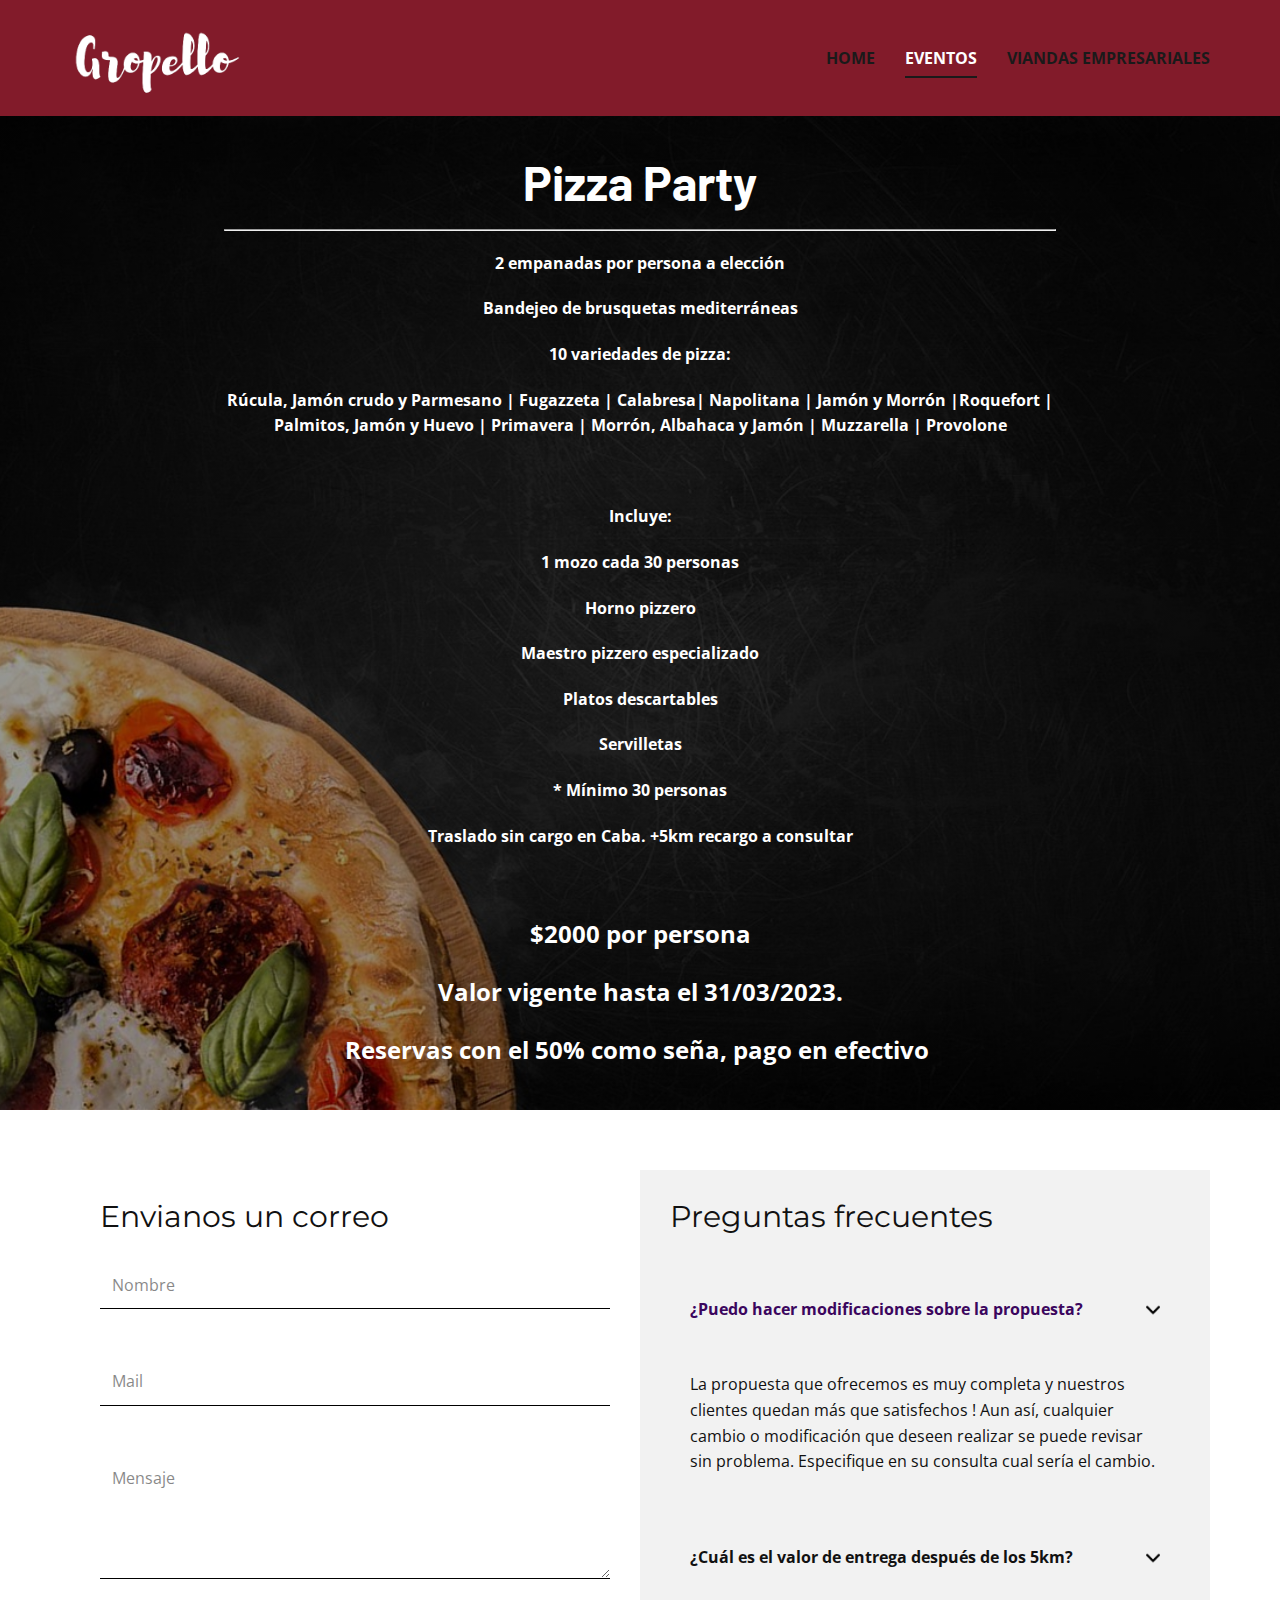
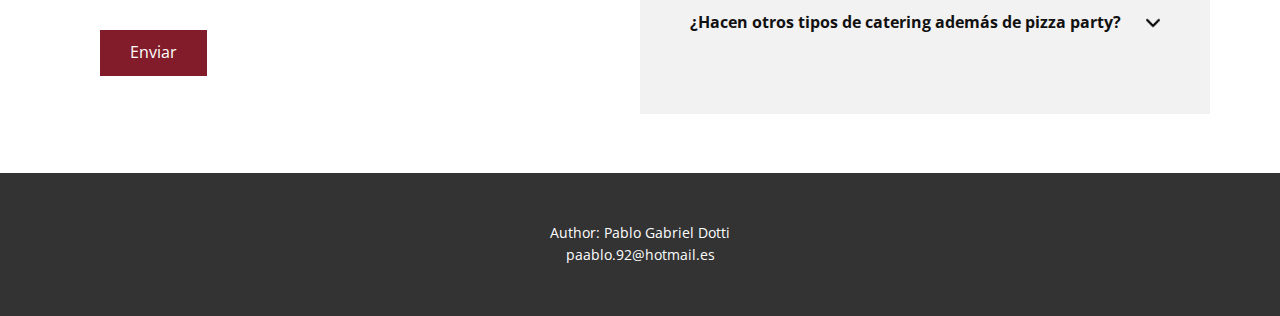
==== eventos.html @ 80b6ad28 "intento 2" ====
<!DOCTYPE html>
<html style="font-size: 16px;" lang="es"><head>
    <meta name="viewport" content="width=device-width, initial-scale=1.0">
    <meta charset="utf-8">
    <meta name="keywords" content="Envianos un correo, Preguntas frecuentes">
    <meta name="description" content="">
    <title>eventos</title>
    <link rel="icon" href="/images/Gropello (2).png" type="image/x-icon">
    <link rel="stylesheet" href="nicepage.css" media="screen">
<link rel="stylesheet" href="eventos.css" media="screen">
    <script class="u-script" type="text/javascript" src="jquery.js" "="" defer=""></script>
    <script class="u-script" type="text/javascript" src="nicepage.js" "="" defer=""></script>
    <meta name="generator" content="Nicepage 4.15.8, nicepage.com">
    <link id="u-theme-google-font" rel="stylesheet" href="https://fonts.googleapis.com/css?family=Open+Sans:300,300i,400,400i,500,500i,600,600i,700,700i,800,800i|Barlow:100,100i,200,200i,300,300i,400,400i,500,500i,600,600i,700,700i,800,800i,900,900i">
    <link id="u-page-google-font" rel="stylesheet" href="https://fonts.googleapis.com/css?family=Montserrat:100,100i,200,200i,300,300i,400,400i,500,500i,600,600i,700,700i,800,800i,900,900i">
    
    
    
    <script type="application/ld+json">{
		"@context": "http://schema.org",
		"@type": "Organization",
		"name": "",
		"logo": "images/Gropello__1_-removebg-preview.png"
}</script>
    <meta name="theme-color" content="#29b7dd">
    <meta property="og:title" content="eventos">
    <meta property="og:type" content="website">
  </head>
  <body class="u-body u-xl-mode" data-lang="es"><header class="u-clearfix u-custom-color-1 u-header u-header" id="sec-2485"><div class="u-clearfix u-sheet u-sheet-1">
        <a href="index.html" class="u-image u-logo u-image-1" data-image-width="420" data-image-height="594">
          <img src="images/Gropello__1_-removebg-preview.png" class="u-logo-image u-logo-image-1" data-lang-en="">
        </a>
        <nav class="u-menu u-menu-dropdown u-offcanvas u-menu-1" data-responsive-from="MD">
          <div class="menu-collapse" style="font-size: 1rem; letter-spacing: 0px; font-weight: 700; text-transform: uppercase;">
            <a class="u-button-style u-custom-active-border-color u-custom-active-color u-custom-border u-custom-border-color u-custom-borders u-custom-hover-border-color u-custom-hover-color u-custom-left-right-menu-spacing u-custom-padding-bottom u-custom-text-active-color u-custom-text-color u-custom-text-hover-color u-custom-top-bottom-menu-spacing u-nav-link u-text-active-palette-1-base u-text-hover-palette-2-base u-text-white" href="#" data-lang-en="{&quot;content&quot;:&quot;<svg class=\&quot;u-svg-link\&quot; viewBox=\&quot;0 0 24 24\&quot;><use xmlns:xlink=\&quot;http://www.w3.org/1999/xlink\&quot; xlink:href=\&quot;#menu-hamburger\&quot;></use></svg><svg class=\&quot;u-svg-content\&quot; version=\&quot;1.1\&quot; id=\&quot;menu-hamburger\&quot; viewBox=\&quot;0 0 16 16\&quot; x=\&quot;0px\&quot; y=\&quot;0px\&quot; xmlns:xlink=\&quot;http://www.w3.org/1999/xlink\&quot; xmlns=\&quot;http://www.w3.org/2000/svg\&quot;>    <g>        <rect y=\&quot;1\&quot; width=\&quot;16\&quot; height=\&quot;2\&quot;></rect>        <rect y=\&quot;7\&quot; width=\&quot;16\&quot; height=\&quot;2\&quot;></rect>        <rect y=\&quot;13\&quot; width=\&quot;16\&quot; height=\&quot;2\&quot;></rect>    </g></svg>&quot;,&quot;href&quot;:&quot;#&quot;}" style="padding: 4px 18px; font-size: calc(1em + 8px);">
              <svg class="u-svg-link" viewBox="0 0 24 24"><use xmlns:xlink="http://www.w3.org/1999/xlink" xlink:href="#menu-hamburger"></use></svg>
              <svg class="u-svg-content" version="1.1" id="menu-hamburger" viewBox="0 0 16 16" x="0px" y="0px" xmlns:xlink="http://www.w3.org/1999/xlink" xmlns="http://www.w3.org/2000/svg"><g><rect y="1" width="16" height="2"></rect><rect y="7" width="16" height="2"></rect><rect y="13" width="16" height="2"></rect>
</g></svg>
            </a>
          </div>
          <div class="u-custom-menu u-nav-container" wfd-invisible="true">
            <ul class="u-nav u-spacing-30 u-unstyled u-nav-1"><li class="u-nav-item"><a class="u-border-2 u-border-active-grey-90 u-border-hover-grey-50 u-border-no-left u-border-no-right u-border-no-top u-button-style u-nav-link u-text-active-white u-text-grey-90 u-text-hover-palette-5-light-1" href="index.html" style="padding: 10px 0px;">Home</a>
</li><li class="u-nav-item"><a class="u-border-2 u-border-active-grey-90 u-border-hover-grey-50 u-border-no-left u-border-no-right u-border-no-top u-button-style u-nav-link u-text-active-white u-text-grey-90 u-text-hover-palette-5-light-1" href="eventos.html" style="padding: 10px 0px;">Eventos</a>
</li><li class="u-nav-item"><a class="u-border-2 u-border-active-grey-90 u-border-hover-grey-50 u-border-no-left u-border-no-right u-border-no-top u-button-style u-nav-link u-text-active-white u-text-grey-90 u-text-hover-palette-5-light-1" href="index.html#carousel_b8c9" data-page-id="152949934" style="padding: 10px 0px;">Viandas Empresariales</a>
</li></ul>
          </div>
          <div class="u-custom-menu u-nav-container-collapse">
            <div class="u-black u-container-style u-inner-container-layout u-opacity u-opacity-95 u-sidenav">
              <div class="u-inner-container-layout u-sidenav-overflow">
                <div class="u-menu-close"></div>
                <ul class="u-align-center u-nav u-popupmenu-items u-unstyled u-nav-2"><li class="u-nav-item"><a class="u-button-style u-nav-link" href="index.html">Home</a>
</li><li class="u-nav-item"><a class="u-button-style u-nav-link" href="eventos.html">Eventos</a>
</li><li class="u-nav-item"><a class="u-button-style u-nav-link" href="index.html#carousel_b8c9" data-page-id="152949934">Viandas Empresariales</a>
</li></ul>
              </div>
            </div>
            <div class="u-black u-menu-overlay u-opacity u-opacity-70" wfd-invisible="true"></div>
          </div>
        </nav>
      </div></header>
    <section class="u-clearfix u-image u-shading u-section-1" id="sec-12d5" data-image-width="1280" data-image-height="853">
      <div class="u-clearfix u-sheet u-valign-middle u-sheet-1">
        <div class="fr-view u-align-center u-clearfix u-rich-text u-text u-text-1">
          <h1 style="text-align: center;">
            <span style="font-weight: 700;">Pizza Party</span>
          </h1>
          <hr>
          <p>
            <span style="font-weight: 700;">2 empanadas por persona a elección</span>
          </p>
          <p>
            <span style="font-weight: 700;">Bandejeo de brusquetas mediterráneas</span>
          </p>
          <p>
            <span style="font-weight: 700;">10 variedades de pizza:</span>
          </p>
          <p id="isPasted">
            <span style="font-weight: 700;">Rúcula, Jamón crudo y Parmesano | Fugazzeta | Calabresa| Napolitana | Jamón y Morrón |Roquefort | Palmitos, Jamón y Huevo | Primavera | Morrón, Albahaca y Jamón | Muzzarella | Provolone</span>
          </p>
          <p>
            <span style="font-weight: 700;">
              <br>
            </span>
          </p>
          <p style="text-align: center;">
            <span style="font-weight: 700;">Incluye:</span>
          </p>
          <p id="isPasted">
            <span style="font-weight: 700;">1 mozo cada 30 personas</span>
          </p>
          <p>
            <span style="font-weight: 700;">Horno pizzero</span>
          </p>
          <p>
            <span style="font-weight: 700;">Maestro pizzero especializado</span>
          </p>
          <p>
            <span style="font-weight: 700;">Platos descartables</span>
          </p>
          <p>
            <span style="font-weight: 700;">Servilletas</span>
          </p>
          <p>
            <span style="font-weight: 700;">* Mínimo 30 personas</span>
          </p>
          <p>
            <span style="font-weight: 700;">Traslado sin cargo en Caba. +5km recargo a consultar</span>
          </p>
          <p>
            <br>
          </p>
          <p>
            <span style="font-weight: 700; font-size: 1.5rem;">$2000 por persona</span>
          </p>
          <p>
            <span style="font-weight: 700; font-size: 1.5rem;">Valor vigente hasta el 31/03/2023.</span>
          </p>
          <p>
            <span style="font-weight: 700; font-size: 1.5rem;">Reservas con el 50% como seña, pago en efectivo&nbsp;</span>
          </p>
        </div>
      </div>
    </section>
    <section class="u-align-center u-clearfix u-section-2" id="carousel_743d">
      <div class="u-clearfix u-sheet u-sheet-1">
        <div class="u-clearfix u-expanded-width u-layout-wrap u-layout-wrap-1">
          <div class="u-layout">
            <div class="u-layout-row">
              <div class="u-align-left u-container-style u-layout-cell u-size-30 u-layout-cell-1">
                <div class="u-container-layout u-container-layout-1">
                  <h2 class="u-align-left u-custom-font u-font-montserrat u-text u-text-1">Envianos un correo</h2>
                  <div class="u-expanded-width u-form u-form-1">
                    <form action="https://formsubmit.co/0306b7f0c2a75abe81e04740243472b6" method="POST" class="u-clearfix u-form-spacing-50 u-form-vertical u-inner-form" source="email" name="form" style="padding: 0px;">
                      <div class="u-form-group u-form-name u-label-none">
                        <label for="name" class="u-label">Name</label>
                        <input type="text" placeholder="Nombre" id="name" name="name" class="name u-border-1 u-border-black u-border-no-left u-border-no-right u-border-no-top u-input u-input-rectangle" required="">
                      </div>
                      <div class="u-form-email u-form-group u-label-none">
                        <label for="email" class="u-label">Email</label>
                        <input type="text" placeholder="Mail" id="email" name="email" class="email u-border-1 u-border-black u-border-no-left u-border-no-right u-border-no-top u-input u-input-rectangle" required="">
                      </div>
                      <div class="u-form-group u-form-message u-label-none">
                        <label for="message" class="u-label">Message</label>
                        <textarea placeholder="Mensaje" rows="4" cols="50" id="message" name="message" class="message u-border-1 u-border-black u-border-no-left u-border-no-right u-border-no-top u-input u-input-rectangle" required=""></textarea>
                      </div>
                      <div class="u-align-left u-form-group u-form-submit u-label-none">
                        <button type="submit" class="u-border-none u-btn u-btn-submit u-button-style u-custom-color-1 u-btn-1">Enviar</button>
                       
                      </div>
                      <div class="u-form-send-message u-form-send-success"> Tu mensaje fue enviado ! </div>
                      <div class="u-form-send-error u-form-send-message"> Algo salió mal y no pudimos enviar tu mensaje, pero podes escribir a pizzeriagropello@gmail.com </div>
                      
                    </form>
                  </div>
                </div>
              </div>
              <div class="u-container-style u-grey-5 u-layout-cell u-size-30 u-layout-cell-2">
                <div class="u-container-layout u-valign-top u-container-layout-2">
                  <h2 class="u-custom-font u-font-montserrat u-text u-text-default u-text-2">Preguntas frecuentes</h2>
                  <div class="u-accordion u-expanded-width u-faq u-spacing-20 u-accordion-1">
                    <div class="u-accordion-item">
                      <a class="active u-accordion-link u-button-style u-text-active-palette-2-base u-text-body-color u-accordion-link-1" id="link-" aria-controls="" aria-selected="true">
                        <span class="u-accordion-link-text">¿Puedo hacer modificaciones sobre la propuesta?</span><span class="u-accordion-link-icon u-file-icon u-icon u-icon-1"><img src="images/271210.png" alt=""></span>
                      </a>
                      <div class="u-accordion-active u-accordion-pane u-container-style u-accordion-pane-1" aria-labelledby="link-">
                        <div class="u-container-layout u-container-layout-3">
                          <div class="fr-view u-clearfix u-rich-text u-text">
                            <p>La propuesta que ofrecemos es muy completa y nuestros clientes quedan más que satisfechos ! Aun así, cualquier cambio o modificación que deseen realizar se puede revisar sin problema. Especifique en su consulta cual sería el cambio.</p>
                          </div>
                        </div>
                      </div>
                    </div>
                    <div class="u-accordion-item">
                      <a class="u-accordion-link u-button-style u-text-active-palette-2-base u-text-body-color u-accordion-link-2" id="link-" aria-controls="" aria-selected="false">
                        <span class="u-accordion-link-text">¿Cuál es el valor de entrega después de los 5km?</span><span class="u-accordion-link-icon u-file-icon u-icon u-icon-2"><img src="images/271210.png" alt=""></span>
                      </a>
                      <div class="u-accordion-pane u-container-style u-accordion-pane-2" aria-labelledby="link-">
                        <div class="u-container-layout u-container-layout-4">
                          <div class="fr-view u-clearfix u-rich-text u-text">
                            <p>Ingrese en su consulta su dirección y calcularemos el valor de entrega en base a la distancia ! No se preocupe que respondemos a la brevedad. Recuerde que también nos puede enviar un whatsapp al 011 5750-8188.</p>
                          </div>
                        </div>
                      </div>
                    </div>
                    <div class="u-accordion-item">
                      <a class="u-accordion-link u-button-style u-text-active-palette-2-base u-text-body-color u-accordion-link-3" id="link-" aria-controls="" aria-selected="false">
                        <span class="u-accordion-link-text">¿Hacen otros tipos de catering además de pizza party?</span><span class="u-accordion-link-icon u-file-icon u-icon u-icon-3"><img src="images/271210.png" alt=""></span>
                      </a>
                      <div class="u-accordion-pane u-container-style u-accordion-pane-3" aria-labelledby="link-">
                        <div class="u-container-layout u-container-layout-5">
                          <div class="fr-view u-clearfix u-rich-text u-text">
                            <p>Con más de 20 años de experiencia en gastronomía, contamos con el conocimiento y el personal para realizar cualquier tipo de evento, deje su consulta y nosotros nos ocupamos del resto.</p>
                          </div>
                        </div>
                      </div>
                    </div>
                  </div>
                </div>
              </div>
            </div>
          </div>
        </div>
      </div>
    </section>
    
    
    <footer class="u-align-center u-clearfix u-footer u-grey-80 u-footer" id="sec-2692"><div class="u-clearfix u-sheet u-sheet-1">
        <p class="u-small-text u-text u-text-variant u-text-1" data-lang-en="Sample text. Click to select the text box. Click again or double click to start editing the text.">Author: Pablo Gabriel Dotti<br>paablo.92@hotmail.es
        </p>
      </div></footer>
  
</body></html>
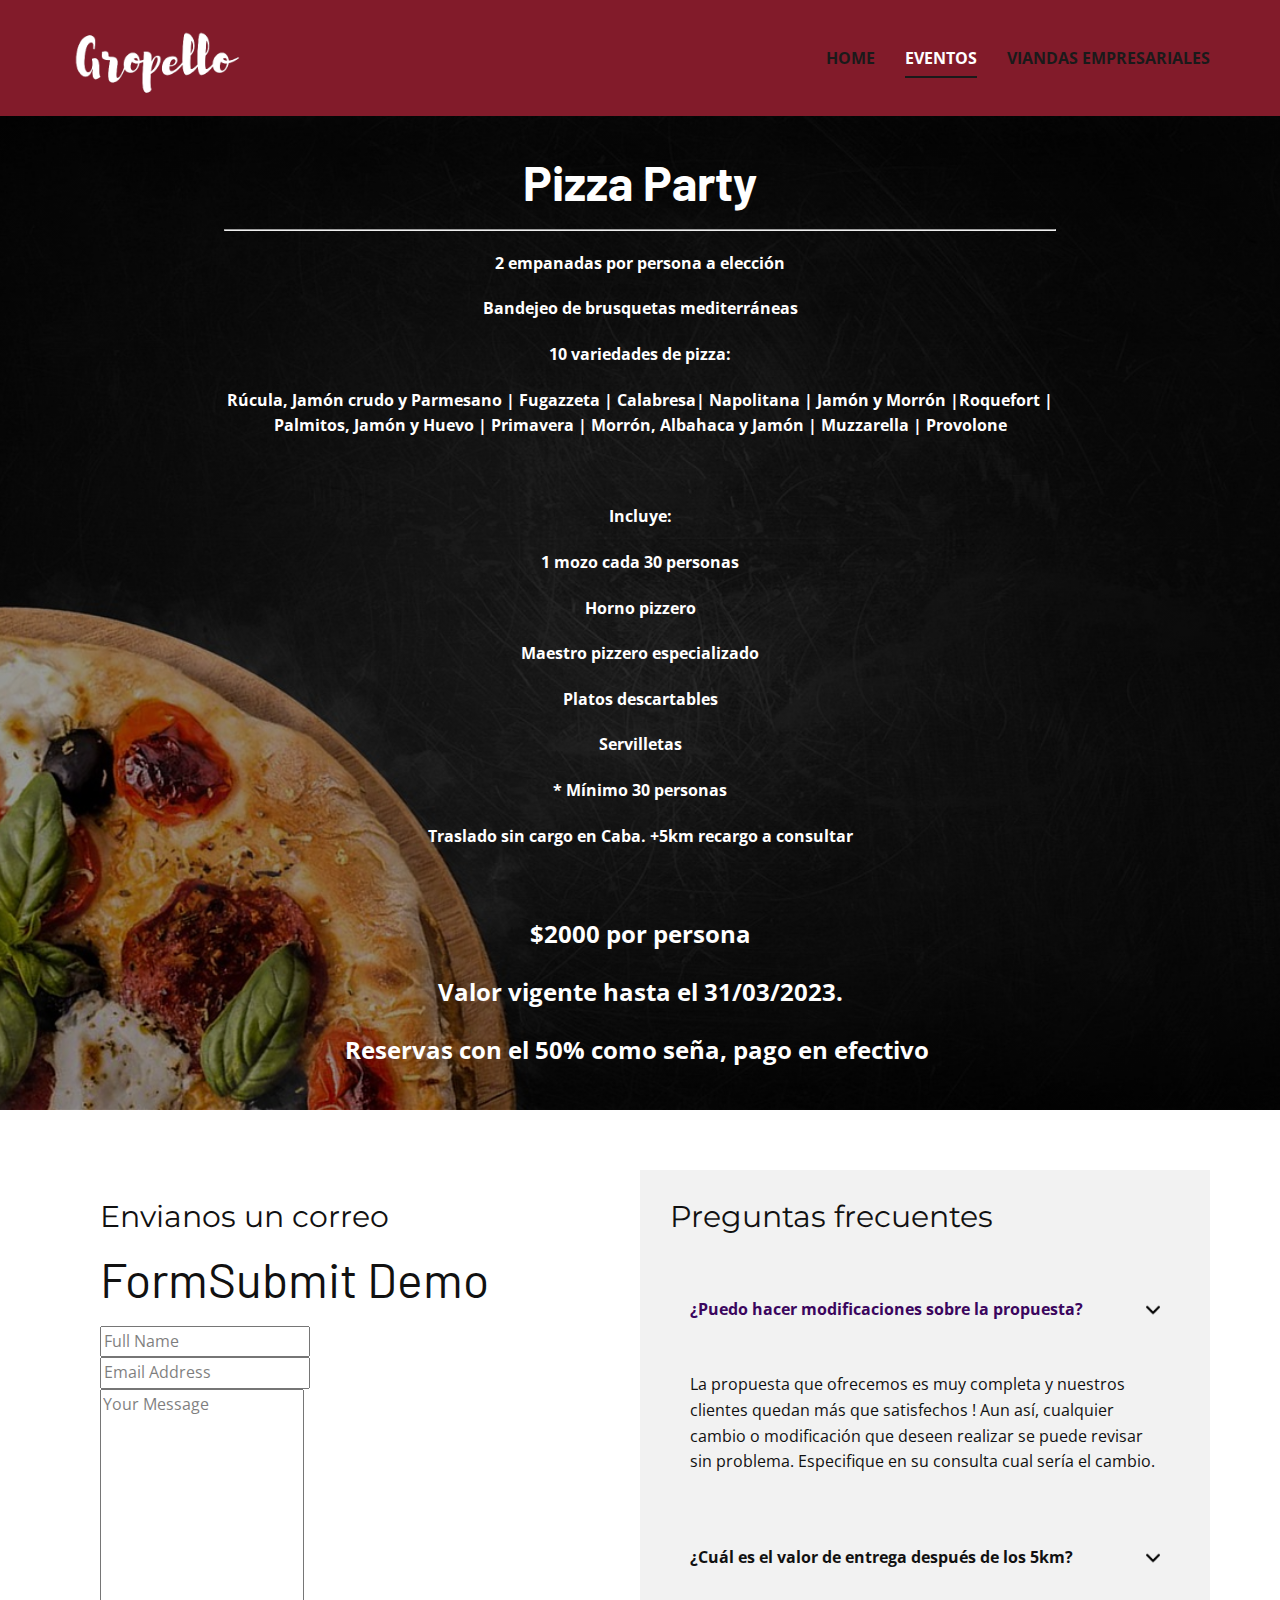
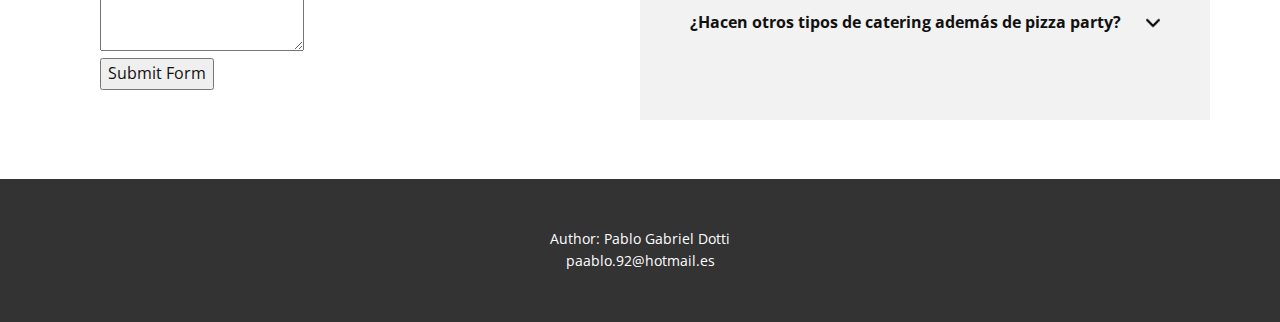
==== commit ca0318e3: "intento 4" ====
--- a/eventos.html
+++ b/eventos.html
@@ -129,27 +129,23 @@
               <div class="u-align-left u-container-style u-layout-cell u-size-30 u-layout-cell-1">
                 <div class="u-container-layout u-container-layout-1">
                   <h2 class="u-align-left u-custom-font u-font-montserrat u-text u-text-1">Envianos un correo</h2>
-                  <div class="u-expanded-width u-form u-form-1">
-                    <form action="https://formsubmit.co/0306b7f0c2a75abe81e04740243472b6" method="POST" class="u-clearfix u-form-spacing-50 u-form-vertical u-inner-form" source="email" name="form" style="padding: 0px;">
-                      <div class="u-form-group u-form-name u-label-none">
-                        <label for="name" class="u-label">Name</label>
-                        <input type="text" placeholder="Nombre" id="name" name="name" class="name u-border-1 u-border-black u-border-no-left u-border-no-right u-border-no-top u-input u-input-rectangle" required="">
-                      </div>
-                      <div class="u-form-email u-form-group u-label-none">
-                        <label for="email" class="u-label">Email</label>
-                        <input type="text" placeholder="Mail" id="email" name="email" class="email u-border-1 u-border-black u-border-no-left u-border-no-right u-border-no-top u-input u-input-rectangle" required="">
-                      </div>
-                      <div class="u-form-group u-form-message u-label-none">
-                        <label for="message" class="u-label">Message</label>
-                        <textarea placeholder="Mensaje" rows="4" cols="50" id="message" name="message" class="message u-border-1 u-border-black u-border-no-left u-border-no-right u-border-no-top u-input u-input-rectangle" required=""></textarea>
-                      </div>
-                      <div class="u-align-left u-form-group u-form-submit u-label-none">
-                        <button type="submit" class="u-border-none u-btn u-btn-submit u-button-style u-custom-color-1 u-btn-1">Enviar</button>
-                       
-                      </div>
-                      <div class="u-form-send-message u-form-send-success"> Tu mensaje fue enviado ! </div>
-                      <div class="u-form-send-error u-form-send-message"> Algo salió mal y no pudimos enviar tu mensaje, pero podes escribir a pizzeriagropello@gmail.com </div>
-                      
+                  <div class="container">
+                    <h1>FormSubmit Demo</h1>
+                    <form target="_blank" action="https://formsubmit.co/0306b7f0c2a75abe81e04740243472b6" method="POST">
+                      <div class="form-group">
+                        <div class="form-row">
+                          <div class="col">
+                            <input type="text" name="name" class="form-control" placeholder="Full Name" required>
+                          </div>
+                          <div class="col">
+                            <input type="email" name="email" class="form-control" placeholder="Email Address" required>
+                          </div>
+                        </div>
+                      </div>
+                      <div class="form-group">
+                        <textarea placeholder="Your Message" class="form-control" name="message" rows="10" required></textarea>
+                      </div>
+                      <button type="submit" class="btn btn-lg btn-dark btn-block">Submit Form</button>
                     </form>
                   </div>
                 </div>
@@ -208,5 +204,6 @@
         <p class="u-small-text u-text u-text-variant u-text-1" data-lang-en="Sample text. Click to select the text box. Click again or double click to start editing the text.">Author: Pablo Gabriel Dotti<br>paablo.92@hotmail.es
         </p>
       </div></footer>
-  
-</body></html>+      
+</body>
+<script src="https://cdn.jsdelivr.net/npm/bootstrap@5.3.0-alpha1/dist/js/bootstrap.bundle.min.js" integrity="sha384-w76AqPfDkMBDXo30jS1Sgez6pr3x5MlQ1ZAGC+nuZB+EYdgRZgiwxhTBTkF7CXvN" crossorigin="anonymous"></script></html>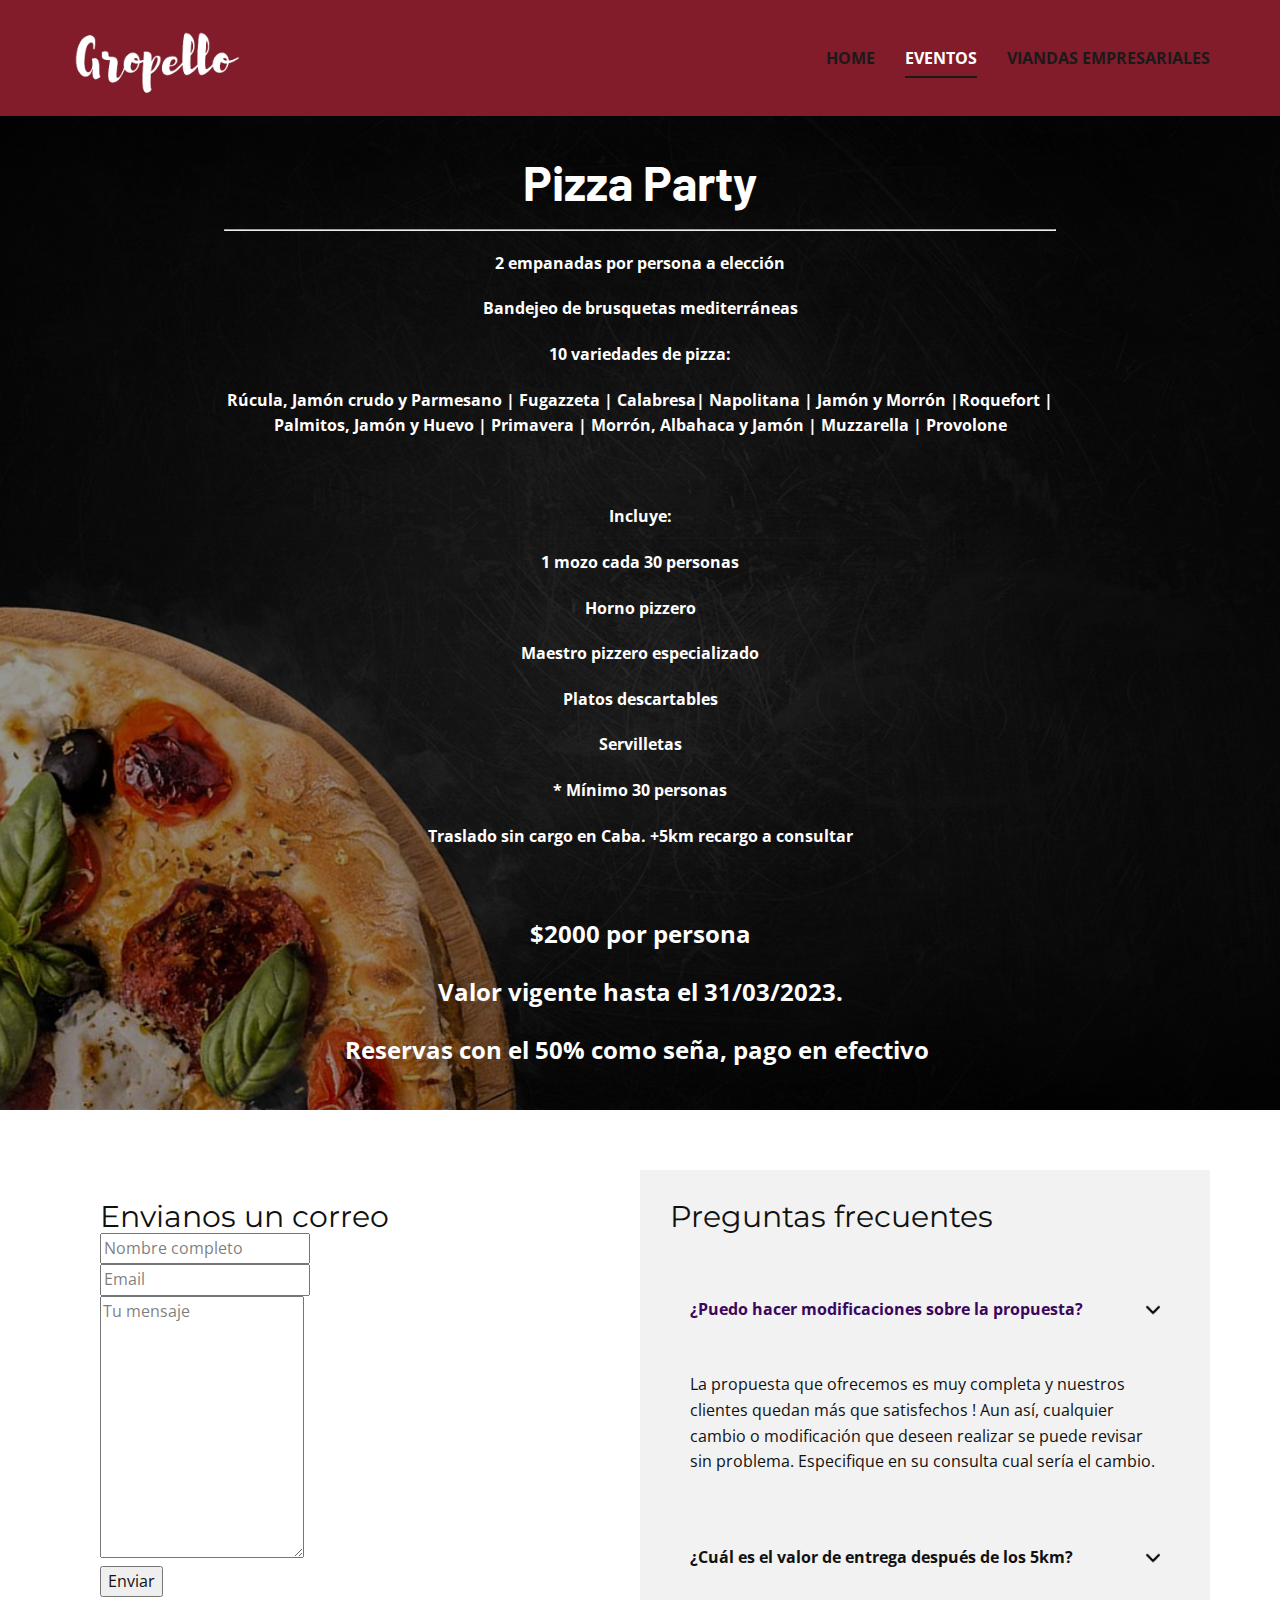
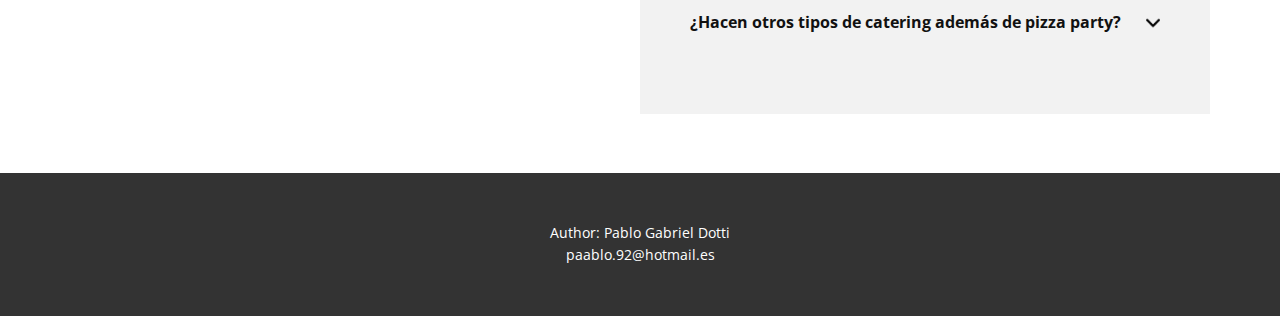
==== commit eb680a7f: "intento 6" ====
--- a/eventos.html
+++ b/eventos.html
@@ -13,7 +13,7 @@
     <meta name="generator" content="Nicepage 4.15.8, nicepage.com">
     <link id="u-theme-google-font" rel="stylesheet" href="https://fonts.googleapis.com/css?family=Open+Sans:300,300i,400,400i,500,500i,600,600i,700,700i,800,800i|Barlow:100,100i,200,200i,300,300i,400,400i,500,500i,600,600i,700,700i,800,800i,900,900i">
     <link id="u-page-google-font" rel="stylesheet" href="https://fonts.googleapis.com/css?family=Montserrat:100,100i,200,200i,300,300i,400,400i,500,500i,600,600i,700,700i,800,800i,900,900i">
-    
+    <link href="https://cdn.jsdelivr.net/npm/bootstrap@5.3.0-alpha1/dist/css/bootstrap.min.css" rel="stylesheet" integrity="sha384-GLhlTQ8iRABdZLl6O3oVMWSktQOp6b7In1Zl3/Jr59b6EGGoI1aFkw7cmDA6j6gD" crossorigin="anonymous">
     
     
     <script type="application/ld+json">{
@@ -130,22 +130,22 @@
                 <div class="u-container-layout u-container-layout-1">
                   <h2 class="u-align-left u-custom-font u-font-montserrat u-text u-text-1">Envianos un correo</h2>
                   <div class="container">
-                    <h1>FormSubmit Demo</h1>
-                    <form target="_blank" action="https://formsubmit.co/0306b7f0c2a75abe81e04740243472b6" method="POST">
-                      <div class="form-group">
+                
+                    <form target="_blank" action="https://formsubmit.co/pizzeriagropello@gmail.com" method="POST">
+                      <div class="form-group mt-3">
                         <div class="form-row">
-                          <div class="col">
-                            <input type="text" name="name" class="form-control" placeholder="Full Name" required>
-                          </div>
-                          <div class="col">
-                            <input type="email" name="email" class="form-control" placeholder="Email Address" required>
-                          </div>
-                        </div>
-                      </div>
-                      <div class="form-group">
-                        <textarea placeholder="Your Message" class="form-control" name="message" rows="10" required></textarea>
-                      </div>
-                      <button type="submit" class="btn btn-lg btn-dark btn-block">Submit Form</button>
+                          <div class="col mt-1">
+                            <input type="text" name="name" class="form-control" placeholder="Nombre completo" required>
+                          </div>
+                          <div class="col mt-1">
+                            <input type="email" name="email" class="form-control" placeholder="Email" required>
+                          </div>
+                        </div>
+                      </div>
+                      <div class="form-group mt-1">
+                        <textarea placeholder="Tu mensaje" class="form-control" name="message" rows="10" required></textarea>
+                      </div>
+                      <button type="submit" class="btn btn-lg btn-dark btn-block mt-1">Enviar</button>
                     </form>
                   </div>
                 </div>
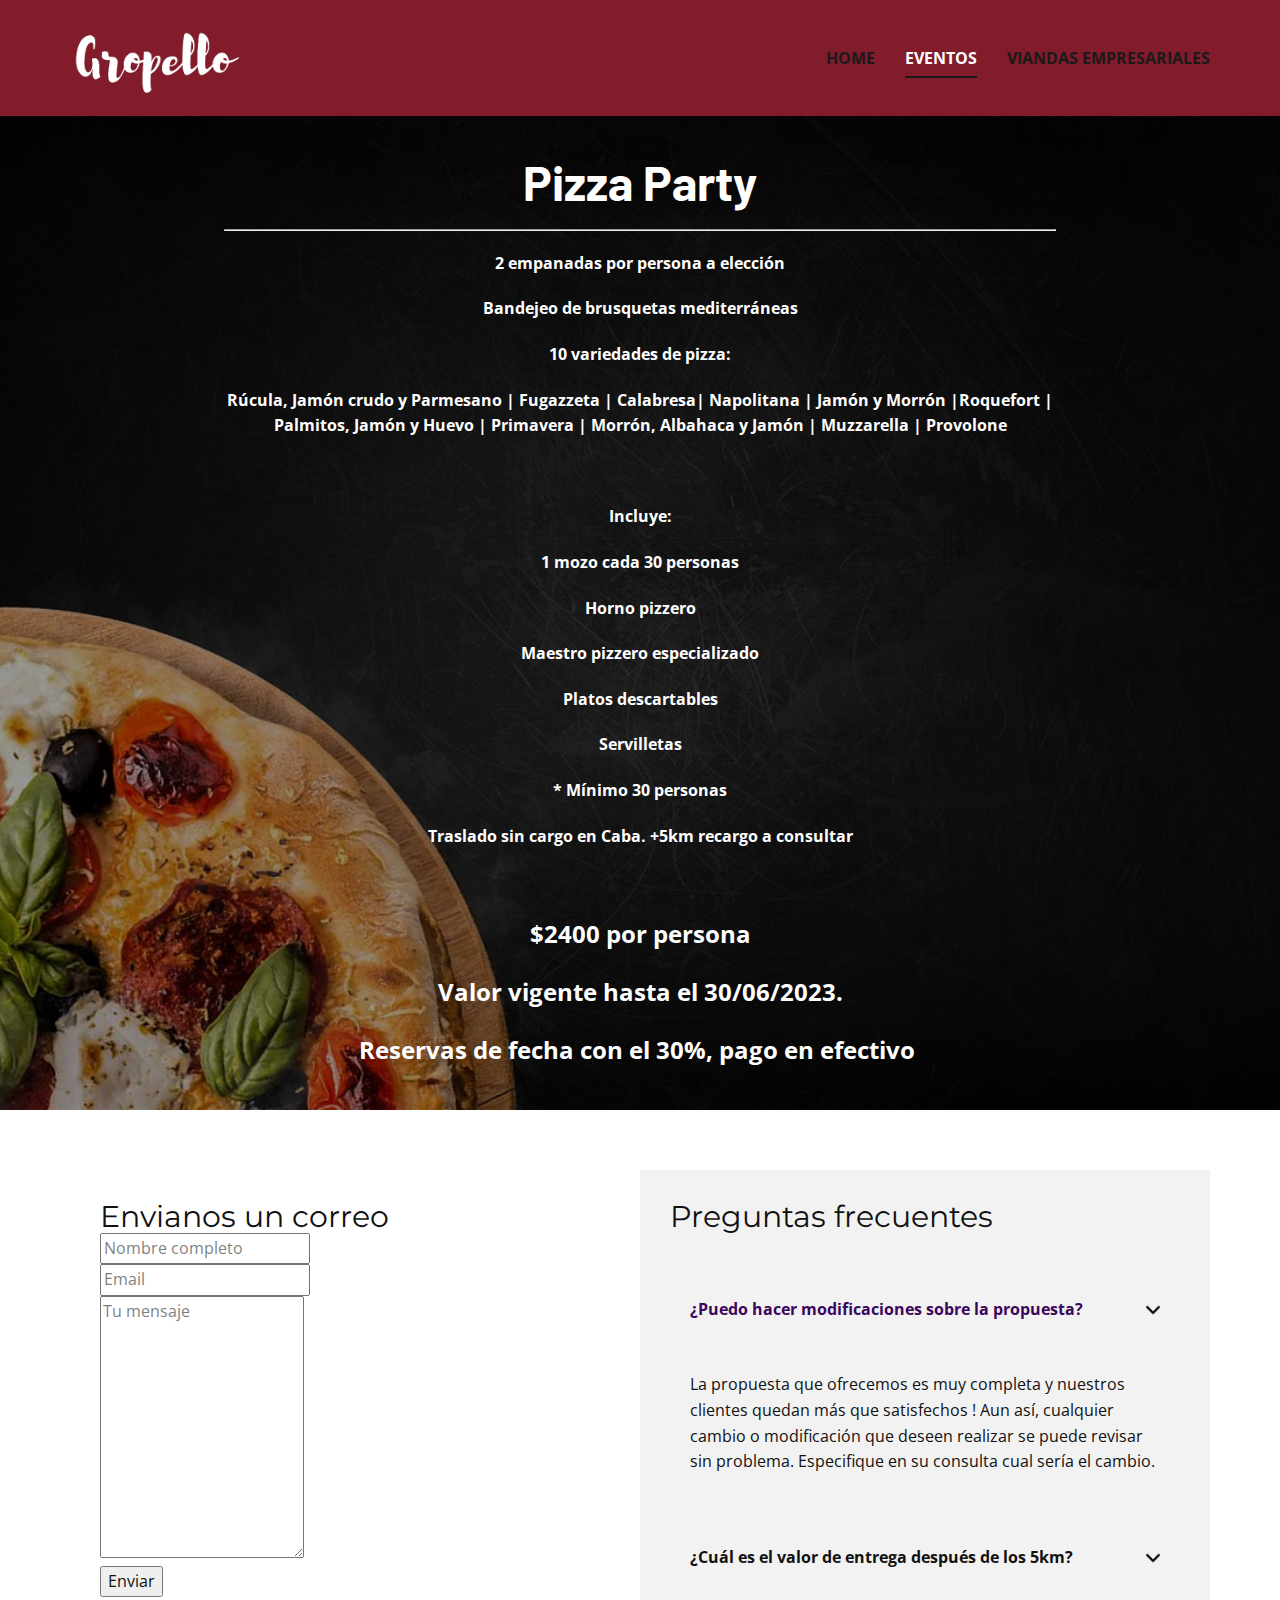
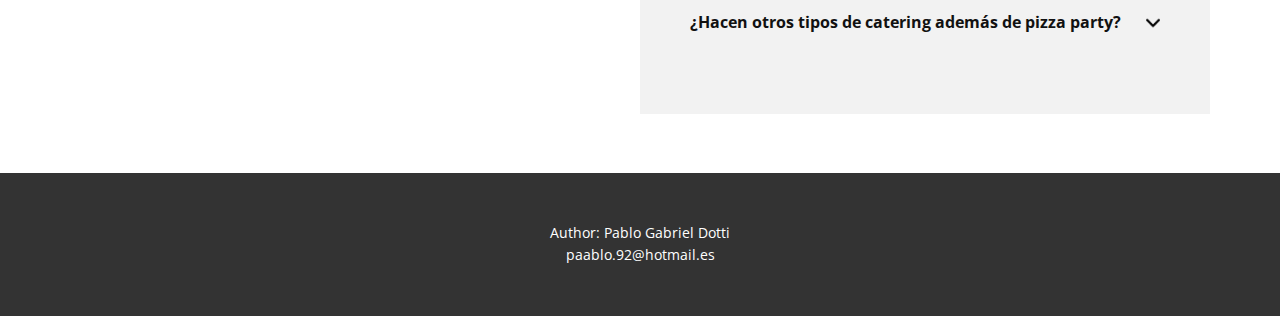
==== commit 8d62f354: "cambio valor" ====
--- a/eventos.html
+++ b/eventos.html
@@ -1,11 +1,20 @@
 <!DOCTYPE html>
 <html style="font-size: 16px;" lang="es"><head>
+  <!-- Google tag (gtag.js) -->
+<script async src="https://www.googletagmanager.com/gtag/js?id=G-J6QLYY4XGN"></script>
+<script>
+  window.dataLayer = window.dataLayer || [];
+  function gtag(){dataLayer.push(arguments);}
+  gtag('js', new Date());
+
+  gtag('config', 'G-J6QLYY4XGN');
+</script>
     <meta name="viewport" content="width=device-width, initial-scale=1.0">
     <meta charset="utf-8">
     <meta name="keywords" content="Envianos un correo, Preguntas frecuentes">
     <meta name="description" content="">
     <title>eventos</title>
-    <link rel="icon" href="/images/Gropello (2).png" type="image/x-icon">
+    <link rel="icon" href="/images/GropelloFavicon2.svg" type="image/x-icon">
     <link rel="stylesheet" href="nicepage.css" media="screen">
 <link rel="stylesheet" href="eventos.css" media="screen">
     <script class="u-script" type="text/javascript" src="jquery.js" "="" defer=""></script>
@@ -110,13 +119,13 @@
             <br>
           </p>
           <p>
-            <span style="font-weight: 700; font-size: 1.5rem;">$2000 por persona</span>
-          </p>
-          <p>
-            <span style="font-weight: 700; font-size: 1.5rem;">Valor vigente hasta el 31/03/2023.</span>
-          </p>
-          <p>
-            <span style="font-weight: 700; font-size: 1.5rem;">Reservas con el 50% como seña, pago en efectivo&nbsp;</span>
+            <span style="font-weight: 700; font-size: 1.5rem;">$2400 por persona</span>
+          </p>
+          <p>
+            <span style="font-weight: 700; font-size: 1.5rem;">Valor vigente hasta el 30/06/2023.</span>
+          </p>
+          <p>
+            <span style="font-weight: 700; font-size: 1.5rem;">Reservas de fecha con el 30%, pago en efectivo&nbsp;</span>
           </p>
         </div>
       </div>
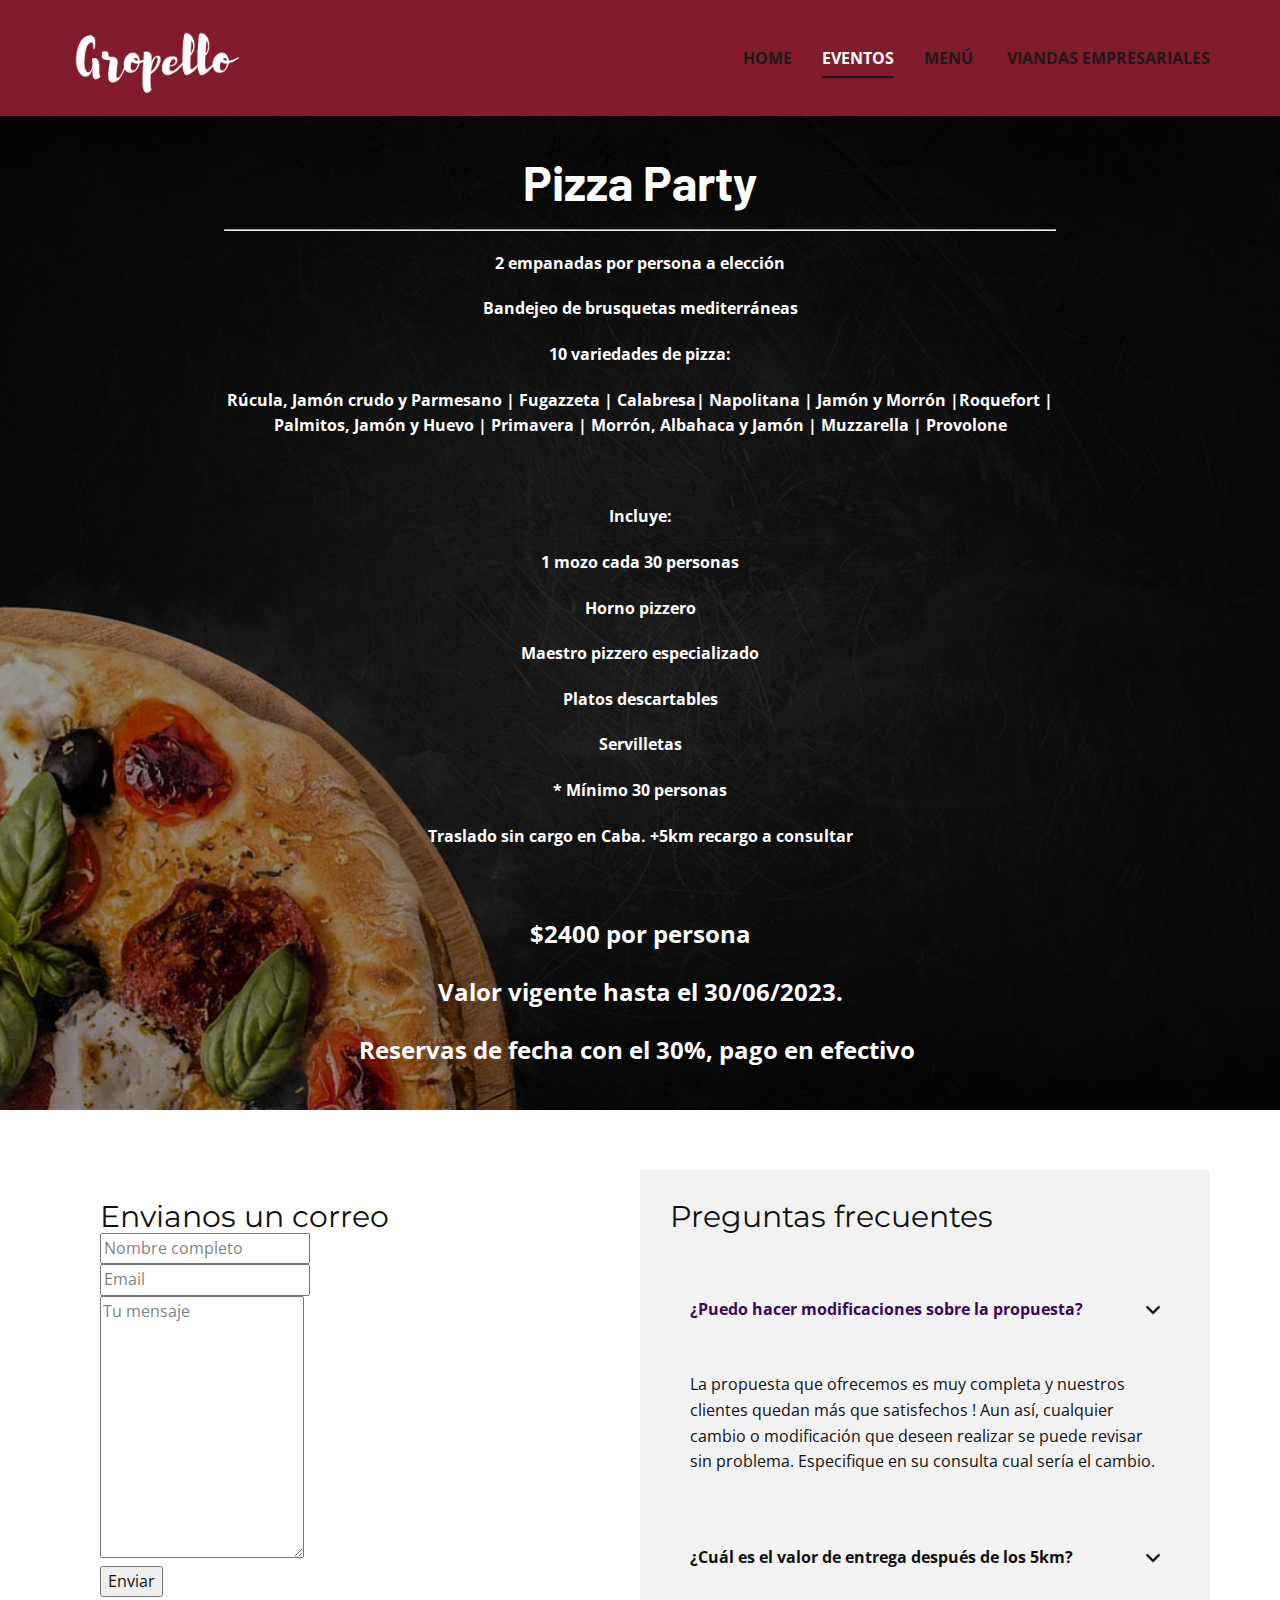
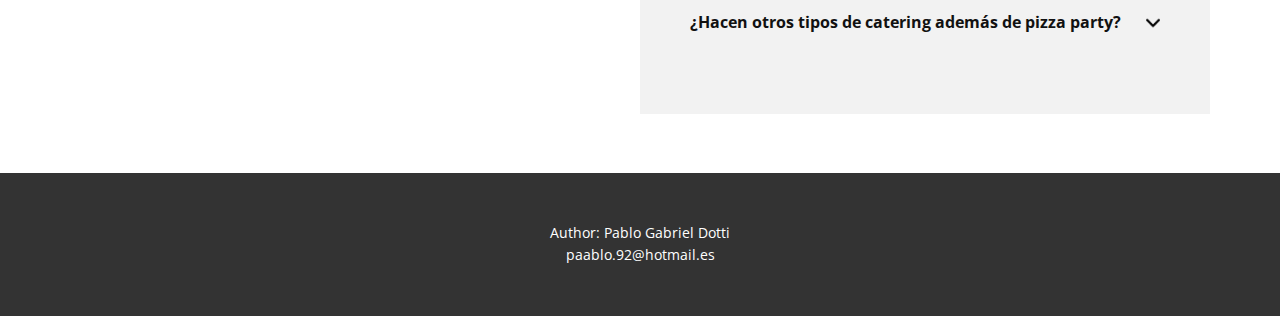
==== commit 3f628459: "agrego menu" ====
--- a/eventos.html
+++ b/eventos.html
@@ -50,6 +50,10 @@
           <div class="u-custom-menu u-nav-container" wfd-invisible="true">
             <ul class="u-nav u-spacing-30 u-unstyled u-nav-1"><li class="u-nav-item"><a class="u-border-2 u-border-active-grey-90 u-border-hover-grey-50 u-border-no-left u-border-no-right u-border-no-top u-button-style u-nav-link u-text-active-white u-text-grey-90 u-text-hover-palette-5-light-1" href="index.html" style="padding: 10px 0px;">Home</a>
 </li><li class="u-nav-item"><a class="u-border-2 u-border-active-grey-90 u-border-hover-grey-50 u-border-no-left u-border-no-right u-border-no-top u-button-style u-nav-link u-text-active-white u-text-grey-90 u-text-hover-palette-5-light-1" href="eventos.html" style="padding: 10px 0px;">Eventos</a>
+  <li class="u-nav-item"><a
+    class="u-border-2 u-border-active-grey-90 u-border-hover-grey-50 u-border-no-left u-border-no-right u-border-no-top u-button-style u-nav-link u-text-active-white u-text-grey-90 u-text-hover-palette-5-light-1"
+    href="https://drive.google.com/drive/folders/18uxNsBNtSszO2nxd_5KIC7ZE6hBy6sFc" style="padding: 10px 0px;">Menú</a>
+</li>
 </li><li class="u-nav-item"><a class="u-border-2 u-border-active-grey-90 u-border-hover-grey-50 u-border-no-left u-border-no-right u-border-no-top u-button-style u-nav-link u-text-active-white u-text-grey-90 u-text-hover-palette-5-light-1" href="index.html#carousel_b8c9" data-page-id="152949934" style="padding: 10px 0px;">Viandas Empresariales</a>
 </li></ul>
           </div>
@@ -59,6 +63,7 @@
                 <div class="u-menu-close"></div>
                 <ul class="u-align-center u-nav u-popupmenu-items u-unstyled u-nav-2"><li class="u-nav-item"><a class="u-button-style u-nav-link" href="index.html">Home</a>
 </li><li class="u-nav-item"><a class="u-button-style u-nav-link" href="eventos.html">Eventos</a>
+</li><li class="u-nav-item"><a class="u-button-style u-nav-link" href="https://drive.google.com/drive/folders/18uxNsBNtSszO2nxd_5KIC7ZE6hBy6sFc">Menú</a>
 </li><li class="u-nav-item"><a class="u-button-style u-nav-link" href="index.html#carousel_b8c9" data-page-id="152949934">Viandas Empresariales</a>
 </li></ul>
               </div>
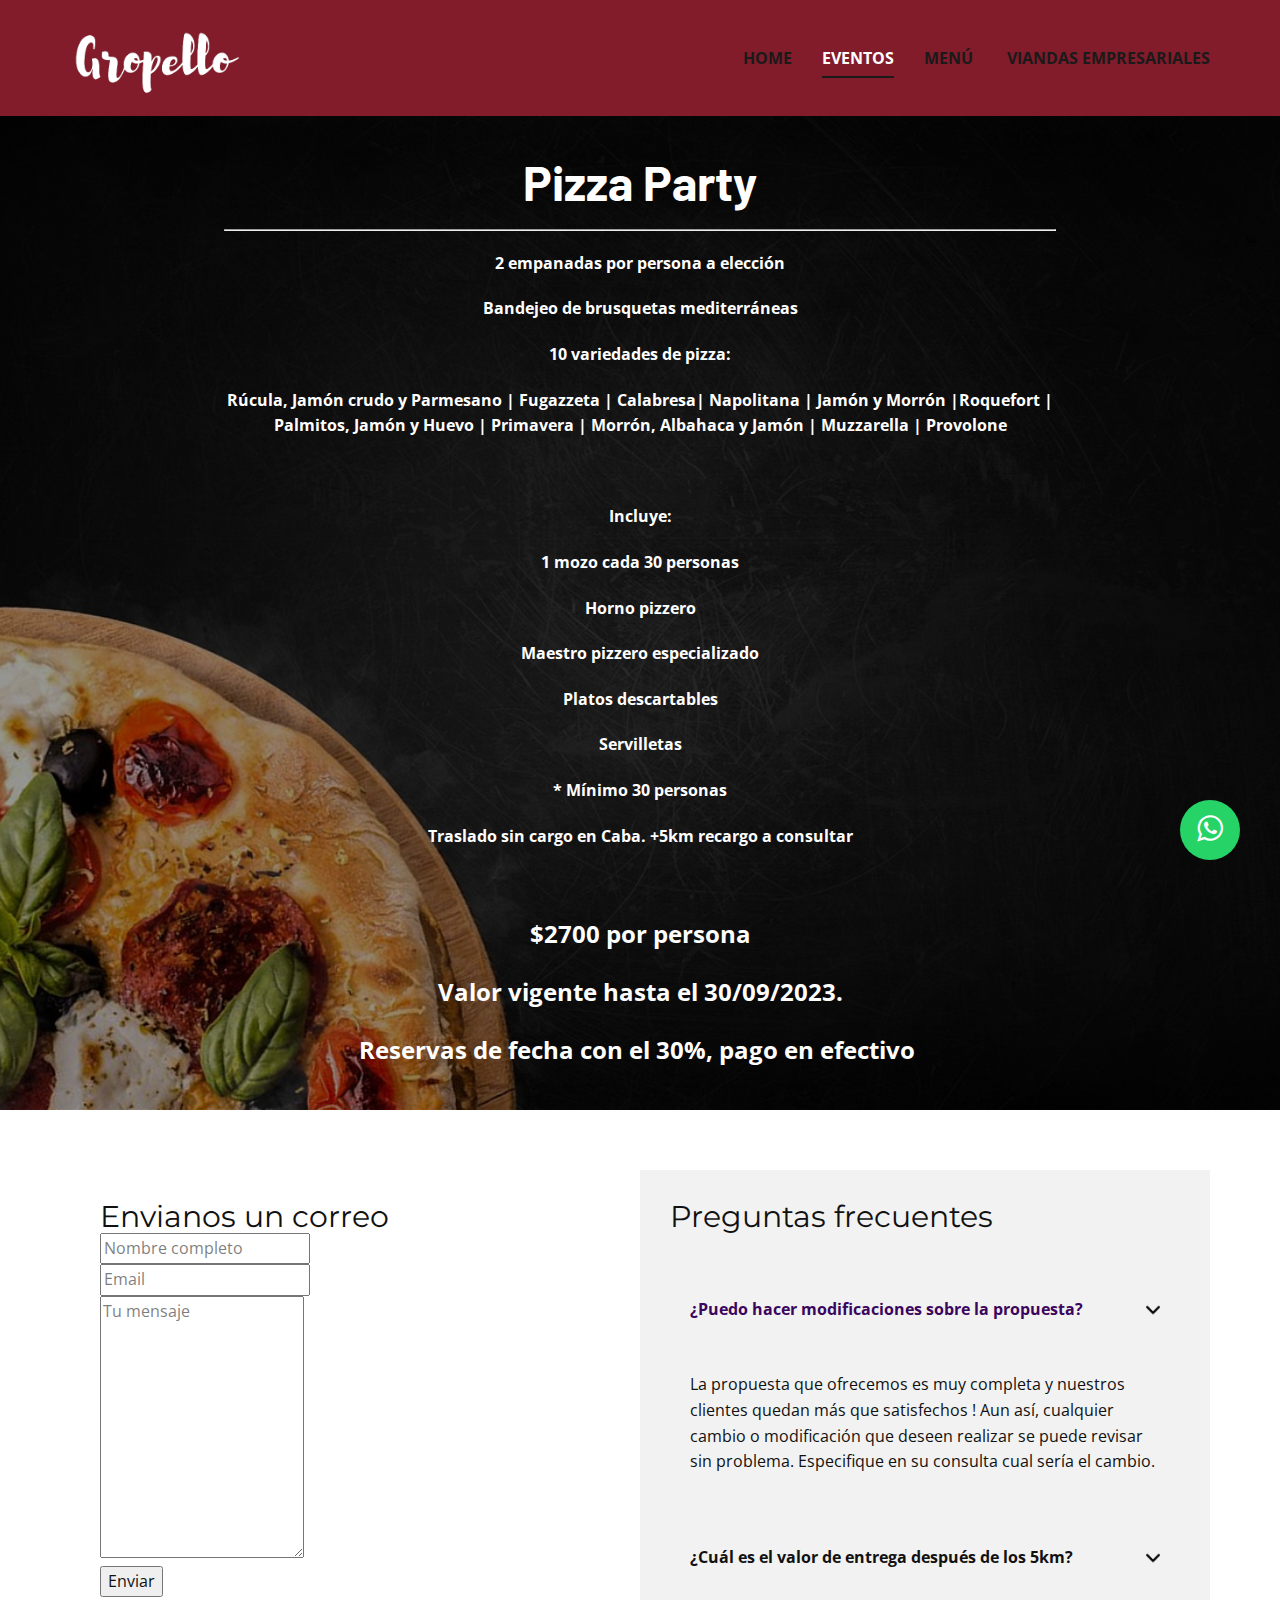
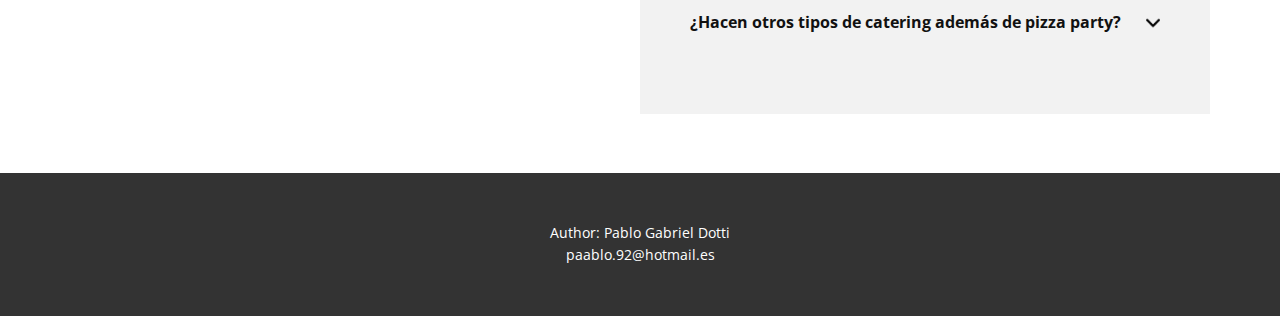
==== commit 237c727a: "link whatsapp, actualizacion precio eventos" ====
--- a/eventos.html
+++ b/eventos.html
@@ -34,6 +34,15 @@
     <meta name="theme-color" content="#29b7dd">
     <meta property="og:title" content="eventos">
     <meta property="og:type" content="website">
+
+    
+  <meta http-equiv="X-UA-Compatible" content="IE=edge">
+	
+	<link rel="stylesheet" href="https://stackpath.bootstrapcdn.com/font-awesome/4.7.0/css/font-awesome.min.css">
+</head>
+<body>
+	<a href="https://wa.me/+5491157508188" class="whatsapp" target="_blank"> <i class="fa fa-whatsapp whatsapp-icon"></i></a>
+	
   </head>
   <body class="u-body u-xl-mode" data-lang="es"><header class="u-clearfix u-custom-color-1 u-header u-header" id="sec-2485"><div class="u-clearfix u-sheet u-sheet-1">
         <a href="index.html" class="u-image u-logo u-image-1" data-image-width="420" data-image-height="594">
@@ -124,10 +133,10 @@
             <br>
           </p>
           <p>
-            <span style="font-weight: 700; font-size: 1.5rem;">$2400 por persona</span>
-          </p>
-          <p>
-            <span style="font-weight: 700; font-size: 1.5rem;">Valor vigente hasta el 30/06/2023.</span>
+            <span style="font-weight: 700; font-size: 1.5rem;">$2700 por persona</span>
+          </p>
+          <p>
+            <span style="font-weight: 700; font-size: 1.5rem;">Valor vigente hasta el 30/09/2023.</span>
           </p>
           <p>
             <span style="font-weight: 700; font-size: 1.5rem;">Reservas de fecha con el 30%, pago en efectivo&nbsp;</span>
--- a/eventos.css
+++ b/eventos.css
@@ -1,3 +1,22 @@
+.whatsapp {
+  position:fixed;
+  width:60px;
+  height:60px;
+  bottom:40px;
+  right:40px;
+  background-color:#25d366;
+  color:#FFF;
+  border-radius:50px;
+  text-align:center;
+  font-size:30px;
+  z-index:100;
+}
+
+.whatsapp-icon {
+  margin-top:13px;
+}
+
+ 
  .u-section-1 {
   background-image: linear-gradient(0deg, rgba(0,0,0,0.4), rgba(0,0,0,0.4)), url("images/46490db540d79bcb8025cf36db4f4ca8857bad222ee90dcdb6fa98abcc1d8133ce8e462b66ed85a36b8507773648fba1df0ed8017b2180af33748a_1280.jpg");
   background-position: 50% 50%;
